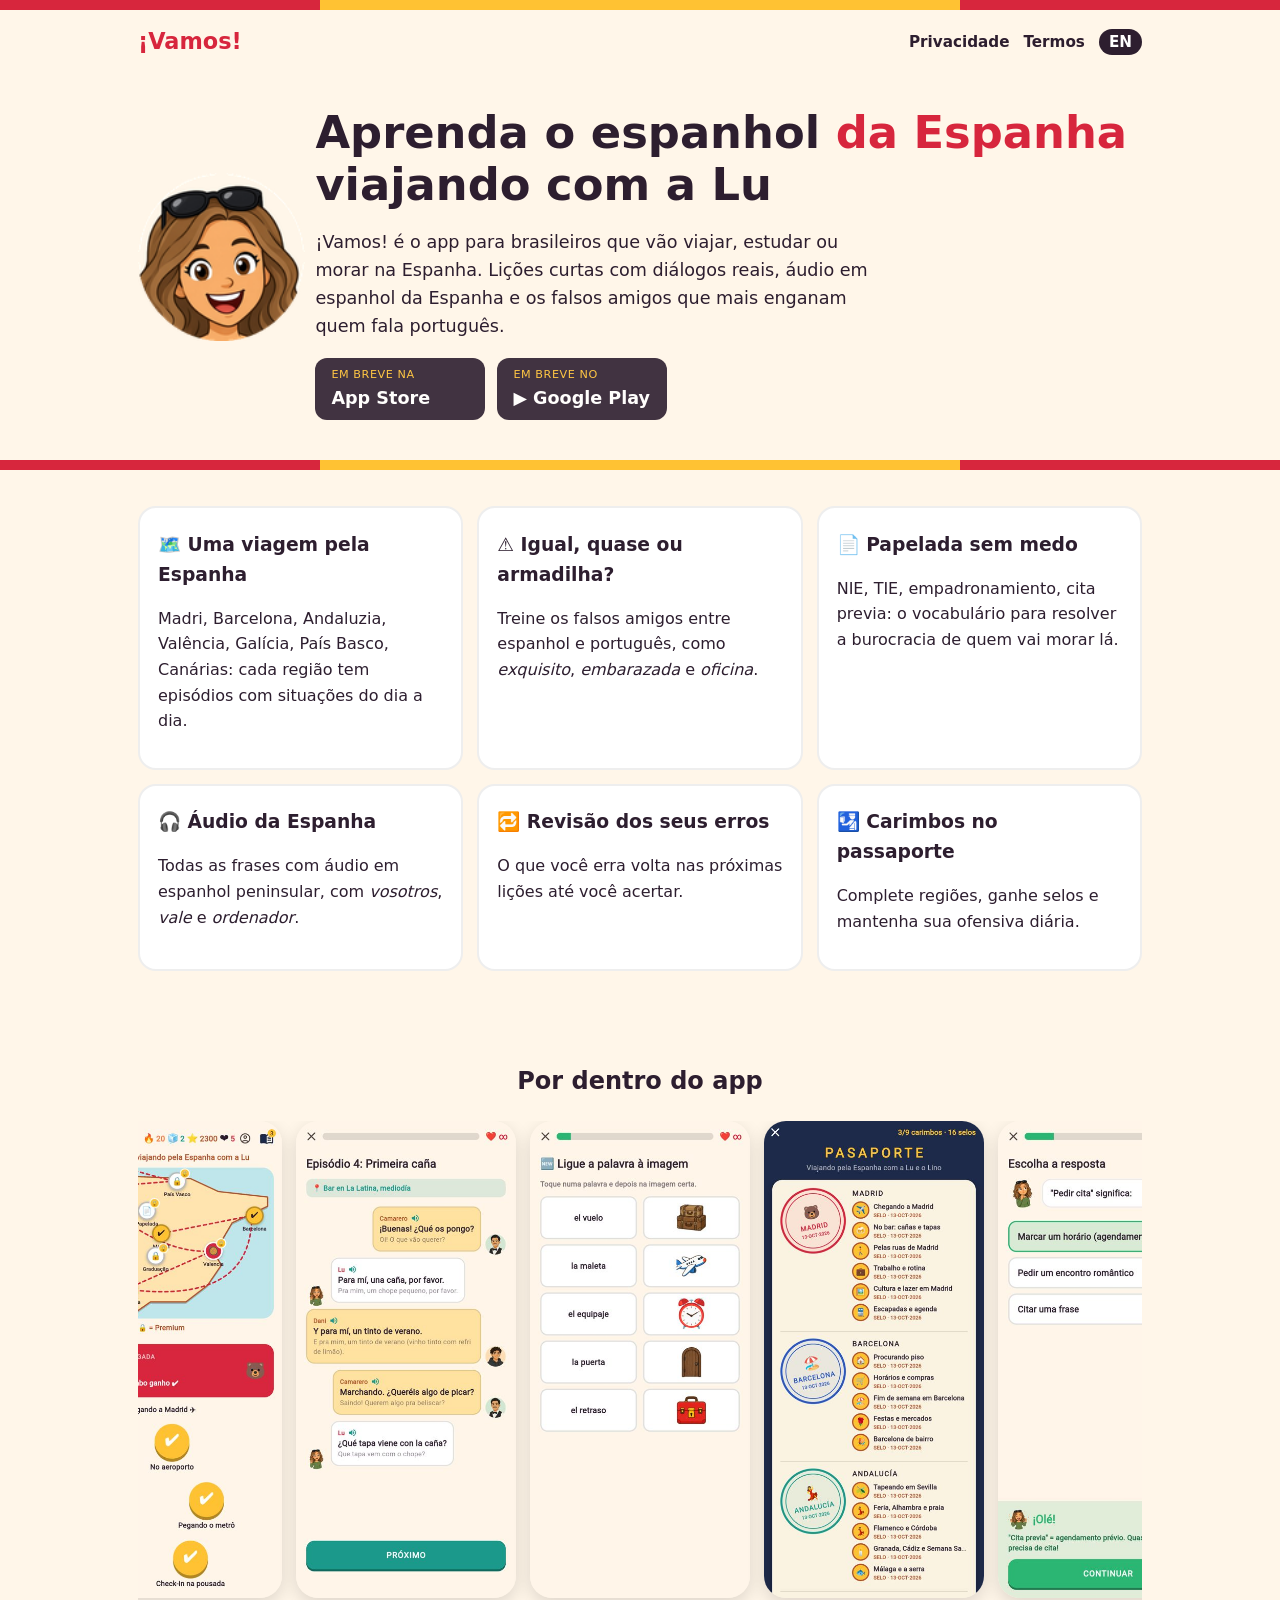
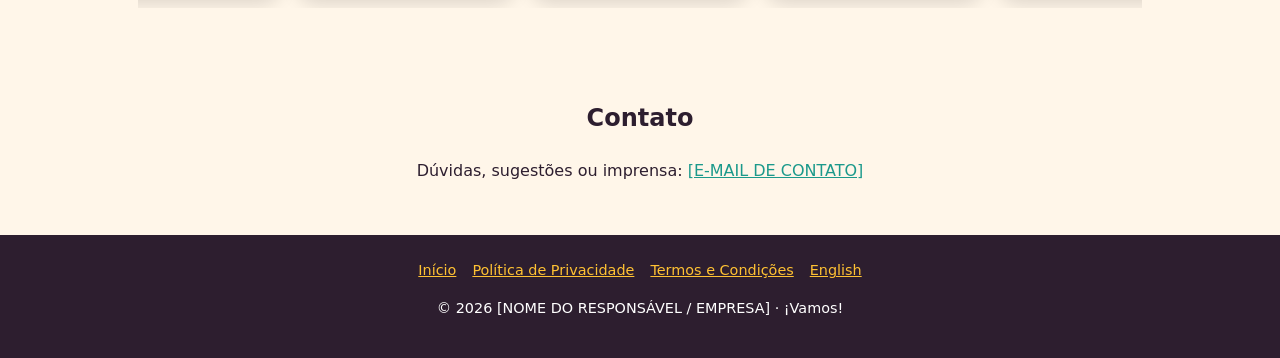
==== index.html @ 4021ca35 "Landing, privacy policy and terms (PT/EN)" ====
<!doctype html><html lang="pt-BR"><head><meta charset="utf-8">
<meta name="viewport" content="width=device-width,initial-scale=1"><title>¡Vamos! — espanhol da Espanha para brasileiros</title>
<meta name="description" content="¡Vamos! — aprenda o espanhol da Espanha com a Lu">
<link rel="icon" href="img/lu_small.png"><link rel="stylesheet" href="style.css"></head><body>
<div class="stripe"></div><header><a class="logo" href="index.html">¡Vamos!</a><nav><a href="privacidade.html">Privacidade</a><a href="termos.html">Termos</a><a class="lang" href="en/index.html" hreflang="en">EN</a></nav></header>
<div class="hero"><img src="img/lu.png" alt="Lu, a guia do app"><div>
<h1>Aprenda o espanhol <span style="color:var(--red)">da Espanha</span> viajando com a Lu</h1>
<p>¡Vamos! é o app para brasileiros que vão viajar, estudar ou morar na Espanha. Lições curtas com diálogos reais, áudio em espanhol da Espanha e os falsos amigos que mais enganam quem fala português.</p>
<div class="badges"><span class="badge"><small>Em breve na</small><b> App Store</b></span><span class="badge"><small>Em breve no</small><b>▶ Google Play</b></span></div></div></div>
<div class="stripe"></div>
<section><div class="features">
<div class="card"><h3>🗺️ Uma viagem pela Espanha</h3><p>Madri, Barcelona, Andaluzia, Valência, Galícia, País Basco, Canárias: cada região tem episódios com situações do dia a dia.</p></div>
<div class="card"><h3>⚠️ Igual, quase ou armadilha?</h3><p>Treine os falsos amigos entre espanhol e português, como <i>exquisito</i>, <i>embarazada</i> e <i>oficina</i>.</p></div>
<div class="card"><h3>📄 Papelada sem medo</h3><p>NIE, TIE, empadronamiento, cita previa: o vocabulário para resolver a burocracia de quem vai morar lá.</p></div>
<div class="card"><h3>🎧 Áudio da Espanha</h3><p>Todas as frases com áudio em espanhol peninsular, com <i>vosotros</i>, <i>vale</i> e <i>ordenador</i>.</p></div>
<div class="card"><h3>🔁 Revisão dos seus erros</h3><p>O que você erra volta nas próximas lições até você acertar.</p></div>
<div class="card"><h3>🛂 Carimbos no passaporte</h3><p>Complete regiões, ganhe selos e mantenha sua ofensiva diária.</p></div>
</div></section>
<section><h2 style="text-align:center">Por dentro do app</h2><div class="shots"><img src="img/mapa.jpg" alt="Mapa da Espanha" loading="lazy"><img src="img/dialogo.jpg" alt="Diálogo com a Lu" loading="lazy"><img src="img/ligar.jpg" alt="Palavras novas" loading="lazy"><img src="img/passaporte.jpg" alt="Passaporte" loading="lazy"><img src="img/papelada.jpg" alt="Papelada" loading="lazy"></div></section>
<section class="contact"><h2>Contato</h2><p>Dúvidas, sugestões ou imprensa: <a href="mailto:[E-MAIL DE CONTATO]">[E-MAIL DE CONTATO]</a></p></section>
<footer><a href="index.html">Início</a><a href="privacidade.html">Política de Privacidade</a><a href="termos.html">Termos e Condições</a><a href="en/index.html">English</a><p>© 2026 [NOME DO RESPONSÁVEL / EMPRESA] · ¡Vamos!</p></footer></body></html>
---- style.css ----
:root{--red:#D7263D;--yellow:#FFC233;--orange:#FF7A3D;--cream:#FFF6E9;--green:#2BB673;--ink:#2D1E2F;--terra:#B4532A;--teal:#1B998B}
*{box-sizing:border-box}html{-webkit-text-size-adjust:100%}
body{margin:0;font-family:system-ui,-apple-system,"Segoe UI",Roboto,sans-serif;background:var(--cream);color:var(--ink);line-height:1.6}
a{color:var(--teal)}
header{display:flex;align-items:center;justify-content:space-between;padding:14px 18px;max-width:1040px;margin:auto}
.logo{font-weight:900;font-size:1.4rem;color:var(--red);text-decoration:none}
nav a{margin-left:14px;font-weight:700;text-decoration:none;color:var(--ink);font-size:.95rem}
nav .lang{background:var(--ink);color:#fff;padding:4px 10px;border-radius:999px}
.hero{max-width:1040px;margin:auto;padding:20px 18px 40px;display:flex;flex-direction:column;align-items:center;text-align:center;gap:10px}
.hero img{width:180px}
h1{font-size:2rem;line-height:1.15;margin:.3em 0}
.hero p{font-size:1.1rem;max-width:560px}
.badges{display:flex;gap:12px;flex-wrap:wrap;justify-content:center;margin-top:10px}
.badge{display:flex;flex-direction:column;align-items:flex-start;background:var(--ink);color:#fff;border-radius:12px;padding:8px 16px;min-width:170px;opacity:.9;cursor:default}
.badge small{font-size:.7rem;text-transform:uppercase;letter-spacing:.05em;color:var(--yellow)}
.badge b{font-size:1.1rem}
.stripe{height:10px;background:linear-gradient(90deg,var(--red) 0 25%,var(--yellow) 25% 75%,var(--red) 75%)}
section{max-width:1040px;margin:auto;padding:36px 18px}
.features{display:grid;gap:14px;grid-template-columns:1fr}
.card{background:#fff;border-radius:18px;padding:18px;border:2px solid #0001}
.card h3{margin:.2em 0}
.shots{display:flex;gap:14px;overflow-x:auto;padding-bottom:10px;scroll-snap-type:x mandatory}
.shots img{width:220px;border-radius:22px;box-shadow:0 6px 18px #0002;scroll-snap-align:center;flex:none}
.contact{text-align:center}
footer{background:var(--ink);color:#fff;padding:24px 18px;text-align:center;font-size:.9rem}
footer a{color:var(--yellow);margin:0 8px}
.doc{max-width:780px;margin:auto;padding:10px 18px 50px}
.doc h1{font-size:1.7rem}.doc h2{font-size:1.2rem;margin-top:1.8em;color:var(--terra)}
.doc table{border-collapse:collapse;width:100%;font-size:.9rem;background:#fff}
.doc td,.doc th{border:1px solid #0002;padding:6px 8px;vertical-align:top;text-align:left}
.ph{background:#fff3b0;padding:0 3px;border-radius:4px}
.meta{color:#6b5a6e}
@media(min-width:760px){h1{font-size:2.8rem}.hero{flex-direction:row;text-align:left;justify-content:center}.hero img{width:260px}.badges{justify-content:flex-start}.features{grid-template-columns:repeat(3,1fr)}.shots{justify-content:center}}
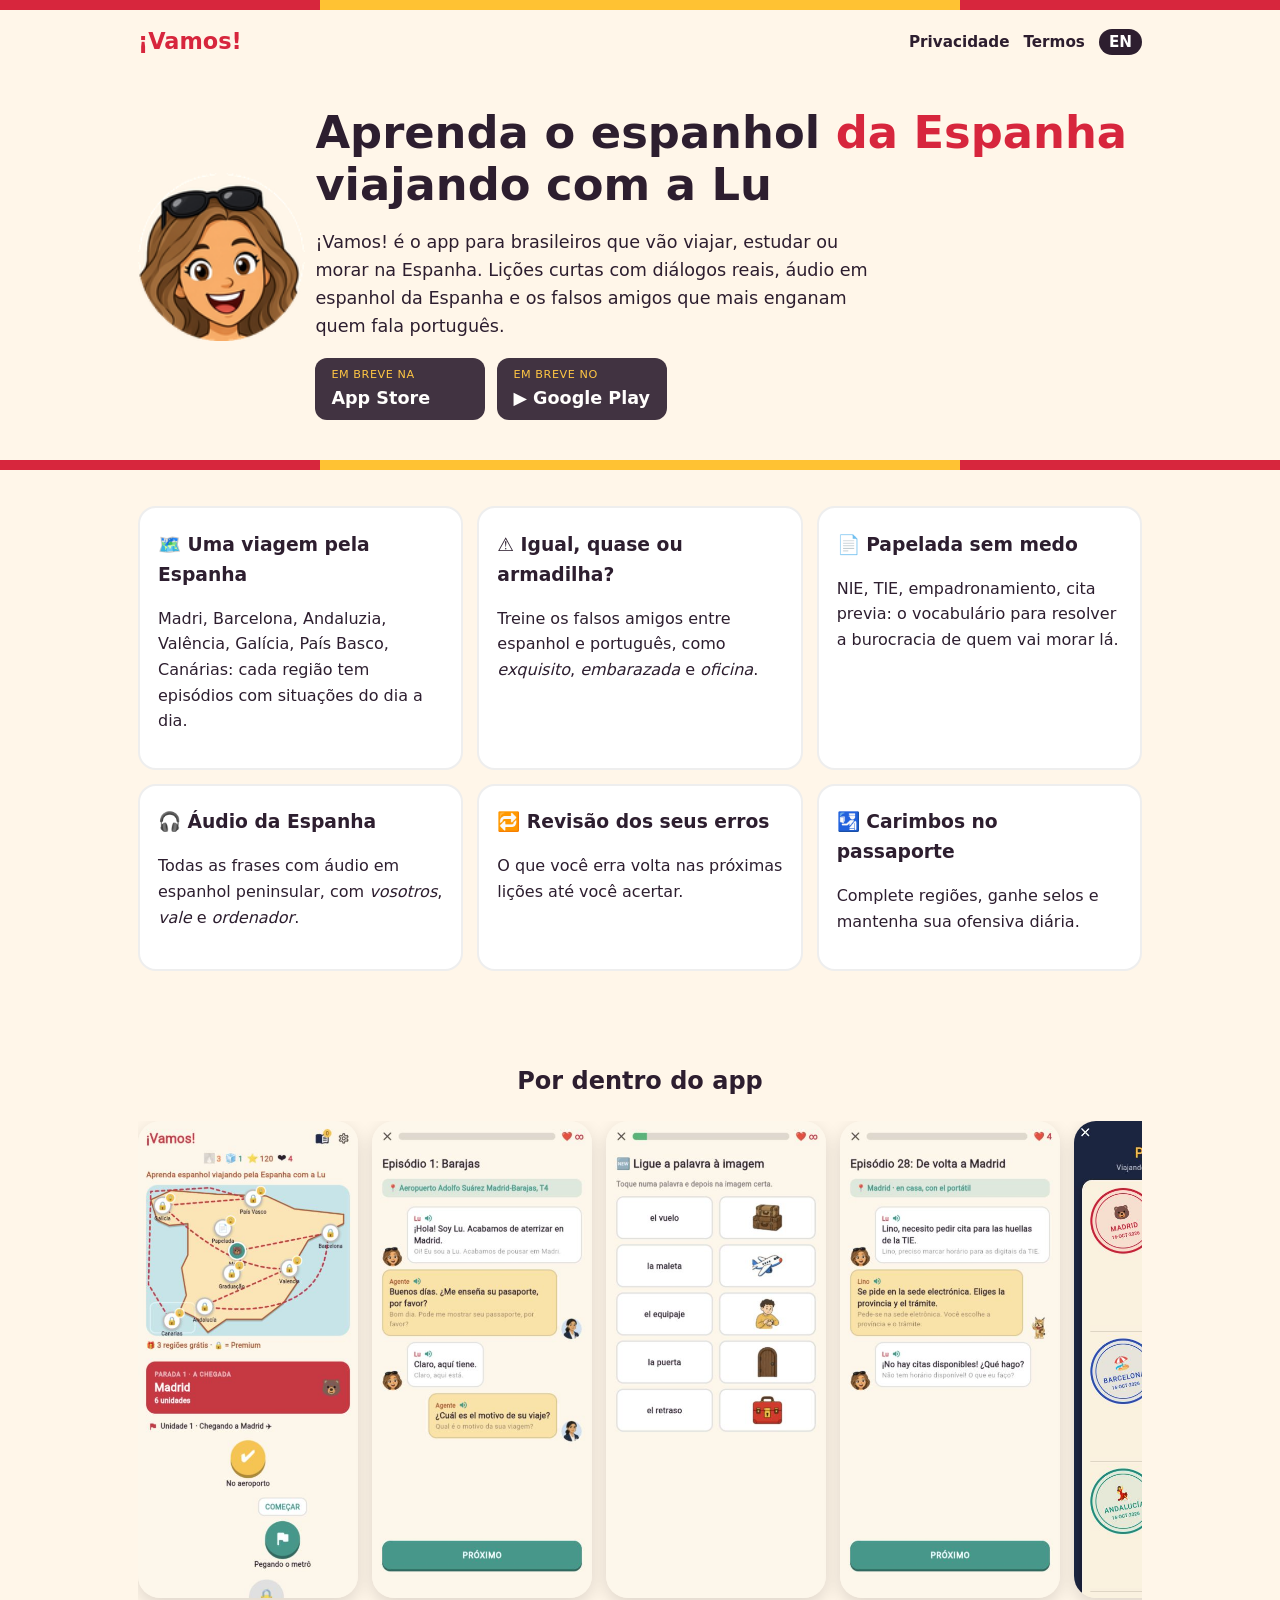
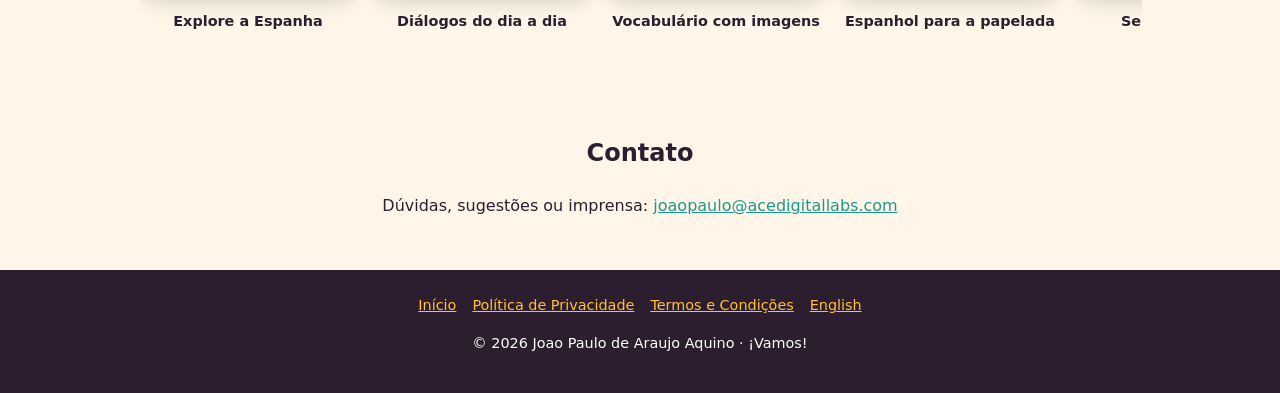
==== commit 6b4d2a4c: "Update site contact details and refresh app screenshots" ====
--- a/index.html
+++ b/index.html
@@ -16,6 +16,6 @@
 <div class="card"><h3>🔁 Revisão dos seus erros</h3><p>O que você erra volta nas próximas lições até você acertar.</p></div>
 <div class="card"><h3>🛂 Carimbos no passaporte</h3><p>Complete regiões, ganhe selos e mantenha sua ofensiva diária.</p></div>
 </div></section>
-<section><h2 style="text-align:center">Por dentro do app</h2><div class="shots"><img src="img/mapa.jpg" alt="Mapa da Espanha" loading="lazy"><img src="img/dialogo.jpg" alt="Diálogo com a Lu" loading="lazy"><img src="img/ligar.jpg" alt="Palavras novas" loading="lazy"><img src="img/passaporte.jpg" alt="Passaporte" loading="lazy"><img src="img/papelada.jpg" alt="Papelada" loading="lazy"></div></section>
-<section class="contact"><h2>Contato</h2><p>Dúvidas, sugestões ou imprensa: <a href="mailto:[E-MAIL DE CONTATO]">[E-MAIL DE CONTATO]</a></p></section>
-<footer><a href="index.html">Início</a><a href="privacidade.html">Política de Privacidade</a><a href="termos.html">Termos e Condições</a><a href="en/index.html">English</a><p>© 2026 [NOME DO RESPONSÁVEL / EMPRESA] · ¡Vamos!</p></footer></body></html>+<section><h2 style="text-align:center">Por dentro do app</h2><div class="shots" tabindex="0" role="region" aria-label="Capturas do app"><figure><img src="img/mapa.jpg?v=20261016" alt="Explore a Espanha" width="430" height="932" loading="lazy"><figcaption>Explore a Espanha</figcaption></figure><figure><img src="img/dialogo.jpg?v=20261016" alt="Diálogos do dia a dia" width="430" height="932" loading="lazy"><figcaption>Diálogos do dia a dia</figcaption></figure><figure><img src="img/ligar.jpg?v=20261016" alt="Vocabulário com imagens" width="430" height="932" loading="lazy"><figcaption>Vocabulário com imagens</figcaption></figure><figure><img src="img/papelada.jpg?v=20261016" alt="Espanhol para a papelada" width="430" height="932" loading="lazy"><figcaption>Espanhol para a papelada</figcaption></figure><figure><img src="img/passaporte.jpg?v=20261016" alt="Seu passaporte" width="430" height="932" loading="lazy"><figcaption>Seu passaporte</figcaption></figure><figure><img src="img/graduacao.jpg?v=20261016" alt="Celebre suas conquistas" width="430" height="932" loading="lazy"><figcaption>Celebre suas conquistas</figcaption></figure><figure><img src="img/configuracoes.jpg?v=20261016" alt="Seu ritmo de estudo" width="430" height="932" loading="lazy"><figcaption>Seu ritmo de estudo</figcaption></figure></div></section>
+<section class="contact"><h2>Contato</h2><p>Dúvidas, sugestões ou imprensa: <a href="mailto:joaopaulo@acedigitallabs.com">joaopaulo@acedigitallabs.com</a></p></section>
+<footer><a href="index.html">Início</a><a href="privacidade.html">Política de Privacidade</a><a href="termos.html">Termos e Condições</a><a href="en/index.html">English</a><p>© 2026 Joao Paulo de Araujo Aquino · ¡Vamos!</p></footer></body></html>
--- a/style.css
+++ b/style.css
@@ -21,7 +21,9 @@
 .card{background:#fff;border-radius:18px;padding:18px;border:2px solid #0001}
 .card h3{margin:.2em 0}
 .shots{display:flex;gap:14px;overflow-x:auto;padding-bottom:10px;scroll-snap-type:x mandatory}
-.shots img{width:220px;border-radius:22px;box-shadow:0 6px 18px #0002;scroll-snap-align:center;flex:none}
+.shots figure{margin:0;flex:0 0 220px;scroll-snap-align:start}
+.shots figcaption{text-align:center;font-weight:700;font-size:.9rem;margin-top:12px}
+.shots img{display:block;width:220px;height:auto;border-radius:22px;box-shadow:0 6px 18px #0002;scroll-snap-align:center;flex:none}
 .contact{text-align:center}
 footer{background:var(--ink);color:#fff;padding:24px 18px;text-align:center;font-size:.9rem}
 footer a{color:var(--yellow);margin:0 8px}
@@ -31,4 +33,4 @@
 .doc td,.doc th{border:1px solid #0002;padding:6px 8px;vertical-align:top;text-align:left}
 .ph{background:#fff3b0;padding:0 3px;border-radius:4px}
 .meta{color:#6b5a6e}
-@media(min-width:760px){h1{font-size:2.8rem}.hero{flex-direction:row;text-align:left;justify-content:center}.hero img{width:260px}.badges{justify-content:flex-start}.features{grid-template-columns:repeat(3,1fr)}.shots{justify-content:center}}
+@media(min-width:760px){h1{font-size:2.8rem}.hero{flex-direction:row;text-align:left;justify-content:center}.hero img{width:260px}.badges{justify-content:flex-start}.features{grid-template-columns:repeat(3,1fr)}}
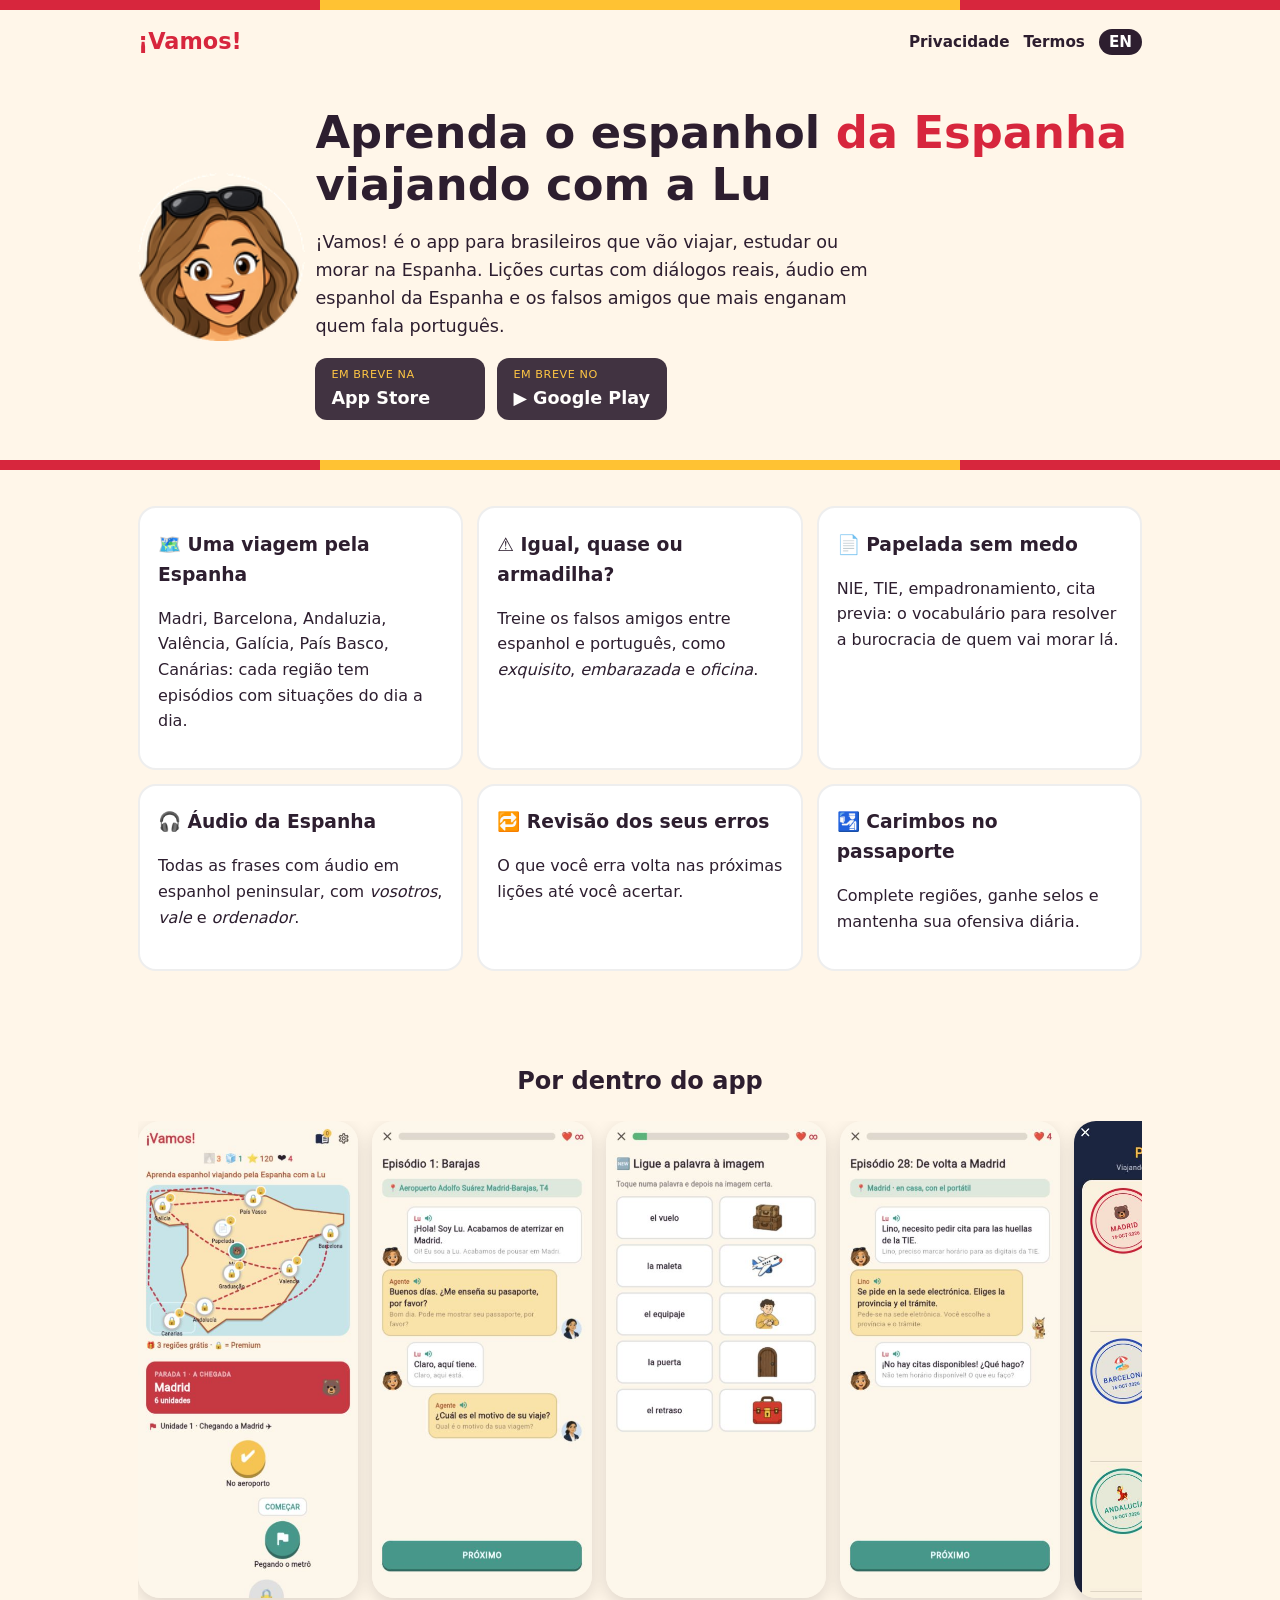
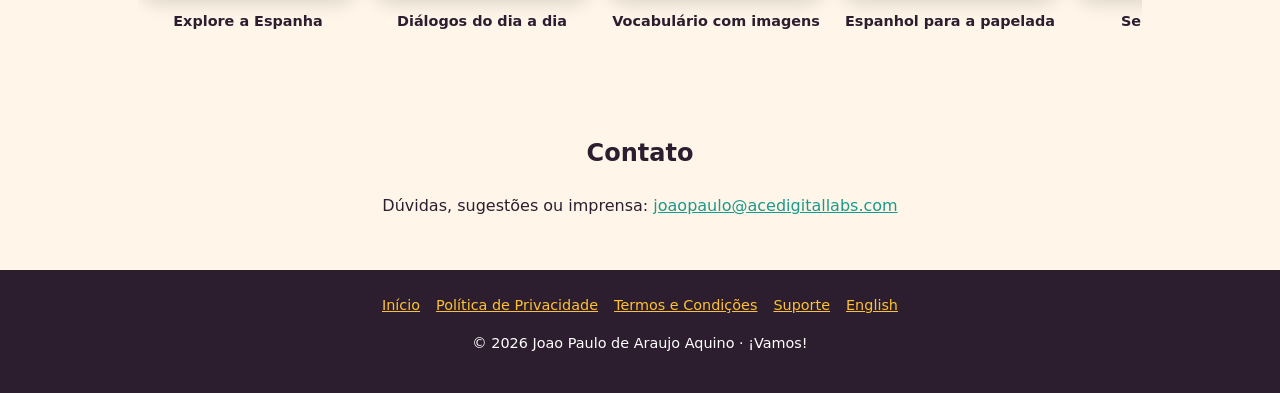
==== commit e1cac180: "Add support page (suporte.html) and footer link" ====
--- a/index.html
+++ b/index.html
@@ -18,4 +18,4 @@
 </div></section>
 <section><h2 style="text-align:center">Por dentro do app</h2><div class="shots" tabindex="0" role="region" aria-label="Capturas do app"><figure><img src="img/mapa.jpg?v=20261016" alt="Explore a Espanha" width="430" height="932" loading="lazy"><figcaption>Explore a Espanha</figcaption></figure><figure><img src="img/dialogo.jpg?v=20261016" alt="Diálogos do dia a dia" width="430" height="932" loading="lazy"><figcaption>Diálogos do dia a dia</figcaption></figure><figure><img src="img/ligar.jpg?v=20261016" alt="Vocabulário com imagens" width="430" height="932" loading="lazy"><figcaption>Vocabulário com imagens</figcaption></figure><figure><img src="img/papelada.jpg?v=20261016" alt="Espanhol para a papelada" width="430" height="932" loading="lazy"><figcaption>Espanhol para a papelada</figcaption></figure><figure><img src="img/passaporte.jpg?v=20261016" alt="Seu passaporte" width="430" height="932" loading="lazy"><figcaption>Seu passaporte</figcaption></figure><figure><img src="img/graduacao.jpg?v=20261016" alt="Celebre suas conquistas" width="430" height="932" loading="lazy"><figcaption>Celebre suas conquistas</figcaption></figure><figure><img src="img/configuracoes.jpg?v=20261016" alt="Seu ritmo de estudo" width="430" height="932" loading="lazy"><figcaption>Seu ritmo de estudo</figcaption></figure></div></section>
 <section class="contact"><h2>Contato</h2><p>Dúvidas, sugestões ou imprensa: <a href="mailto:joaopaulo@acedigitallabs.com">joaopaulo@acedigitallabs.com</a></p></section>
-<footer><a href="index.html">Início</a><a href="privacidade.html">Política de Privacidade</a><a href="termos.html">Termos e Condições</a><a href="en/index.html">English</a><p>© 2026 Joao Paulo de Araujo Aquino · ¡Vamos!</p></footer></body></html>+<footer><a href="index.html">Início</a><a href="privacidade.html">Política de Privacidade</a><a href="termos.html">Termos e Condições</a><a href="suporte.html">Suporte</a><a href="en/index.html">English</a><p>© 2026 Joao Paulo de Araujo Aquino · ¡Vamos!</p></footer></body></html>
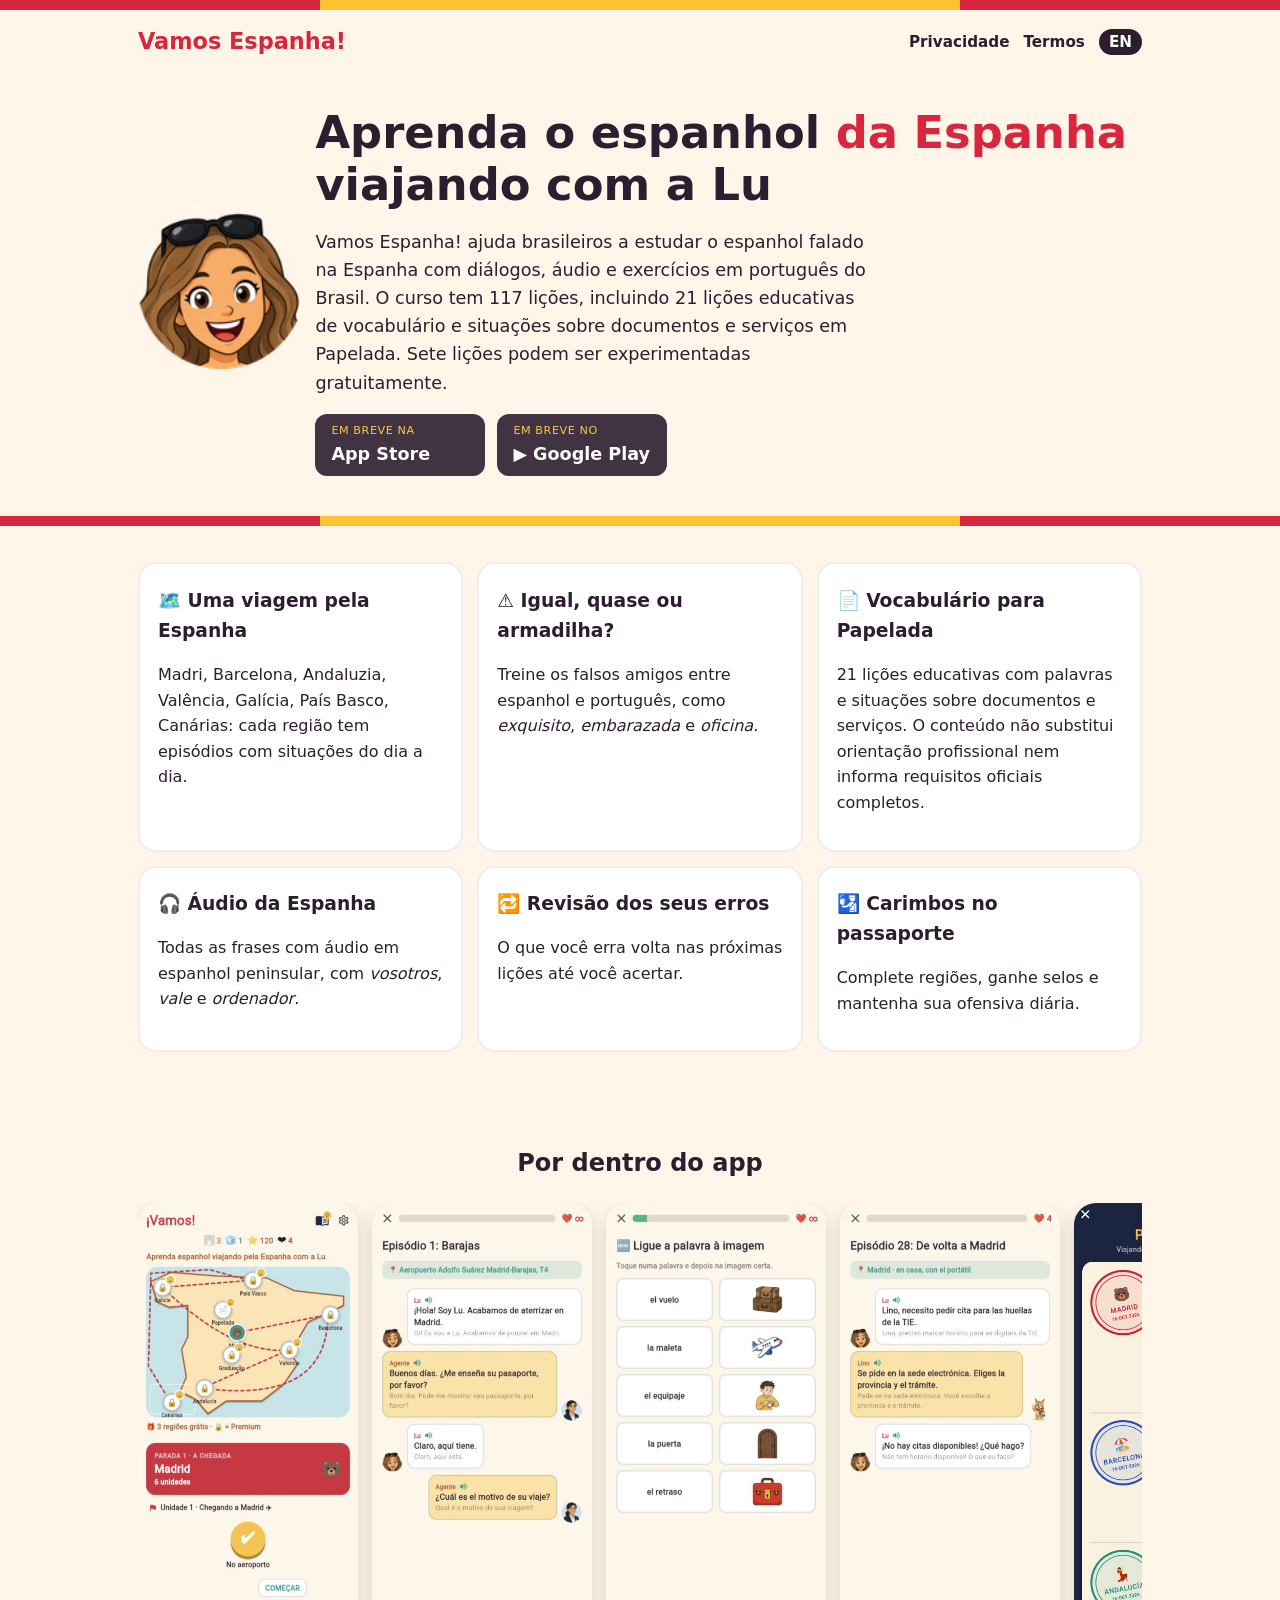
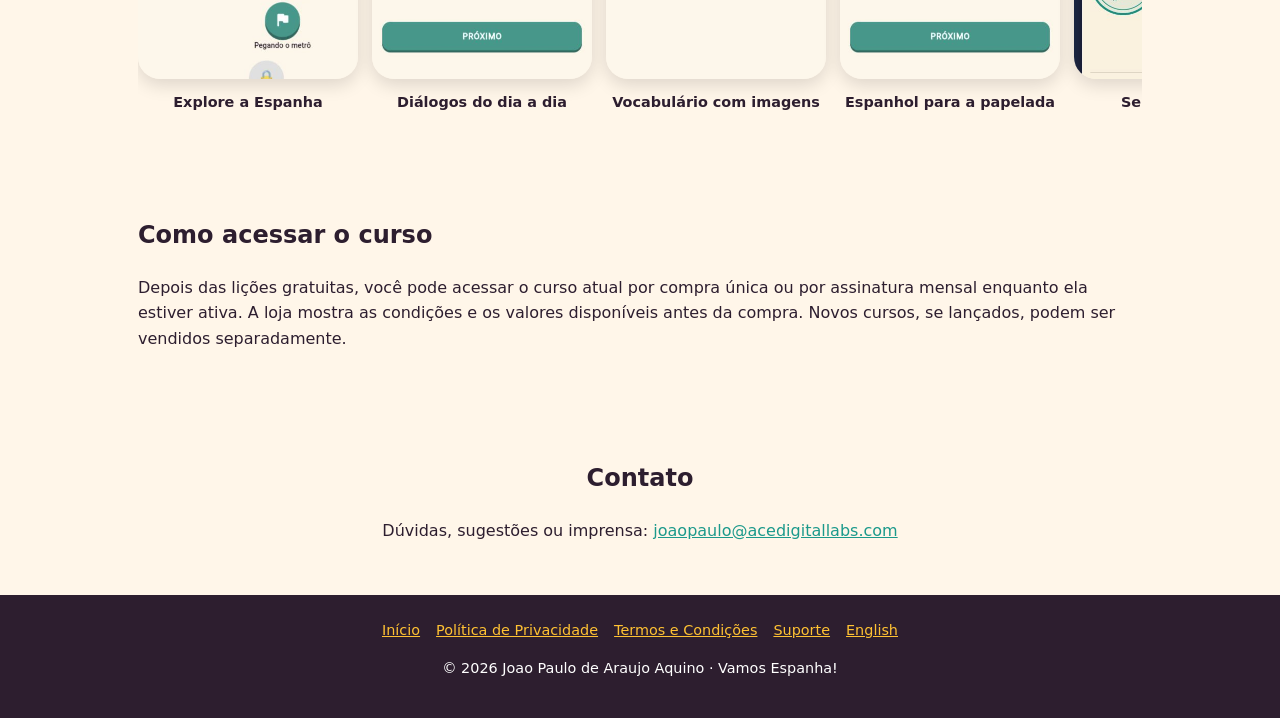
==== commit 2495703f: "Update Vamos Espanha site for current course and privacy" ====
--- a/index.html
+++ b/index.html
@@ -1,21 +1,22 @@
 <!doctype html><html lang="pt-BR"><head><meta charset="utf-8">
-<meta name="viewport" content="width=device-width,initial-scale=1"><title>¡Vamos! — espanhol da Espanha para brasileiros</title>
-<meta name="description" content="¡Vamos! — aprenda o espanhol da Espanha com a Lu">
+<meta name="viewport" content="width=device-width,initial-scale=1"><title>Vamos Espanha! — espanhol da Espanha para brasileiros</title>
+<meta name="description" content="Vamos Espanha! — aprenda o espanhol da Espanha com a Lu">
 <link rel="icon" href="img/lu_small.png"><link rel="stylesheet" href="style.css"></head><body>
-<div class="stripe"></div><header><a class="logo" href="index.html">¡Vamos!</a><nav><a href="privacidade.html">Privacidade</a><a href="termos.html">Termos</a><a class="lang" href="en/index.html" hreflang="en">EN</a></nav></header>
+<div class="stripe"></div><header><a class="logo" href="index.html">Vamos Espanha!</a><nav><a href="privacidade.html">Privacidade</a><a href="termos.html">Termos</a><a class="lang" href="en/index.html" hreflang="en">EN</a></nav></header>
 <div class="hero"><img src="img/lu.png" alt="Lu, a guia do app"><div>
 <h1>Aprenda o espanhol <span style="color:var(--red)">da Espanha</span> viajando com a Lu</h1>
-<p>¡Vamos! é o app para brasileiros que vão viajar, estudar ou morar na Espanha. Lições curtas com diálogos reais, áudio em espanhol da Espanha e os falsos amigos que mais enganam quem fala português.</p>
+<p>Vamos Espanha! ajuda brasileiros a estudar o espanhol falado na Espanha com diálogos, áudio e exercícios em português do Brasil. O curso tem 117 lições, incluindo 21 lições educativas de vocabulário e situações sobre documentos e serviços em Papelada. Sete lições podem ser experimentadas gratuitamente.</p>
 <div class="badges"><span class="badge"><small>Em breve na</small><b> App Store</b></span><span class="badge"><small>Em breve no</small><b>▶ Google Play</b></span></div></div></div>
 <div class="stripe"></div>
 <section><div class="features">
 <div class="card"><h3>🗺️ Uma viagem pela Espanha</h3><p>Madri, Barcelona, Andaluzia, Valência, Galícia, País Basco, Canárias: cada região tem episódios com situações do dia a dia.</p></div>
 <div class="card"><h3>⚠️ Igual, quase ou armadilha?</h3><p>Treine os falsos amigos entre espanhol e português, como <i>exquisito</i>, <i>embarazada</i> e <i>oficina</i>.</p></div>
-<div class="card"><h3>📄 Papelada sem medo</h3><p>NIE, TIE, empadronamiento, cita previa: o vocabulário para resolver a burocracia de quem vai morar lá.</p></div>
+<div class="card"><h3>📄 Vocabulário para Papelada</h3><p>21 lições educativas com palavras e situações sobre documentos e serviços. O conteúdo não substitui orientação profissional nem informa requisitos oficiais completos.</p></div>
 <div class="card"><h3>🎧 Áudio da Espanha</h3><p>Todas as frases com áudio em espanhol peninsular, com <i>vosotros</i>, <i>vale</i> e <i>ordenador</i>.</p></div>
 <div class="card"><h3>🔁 Revisão dos seus erros</h3><p>O que você erra volta nas próximas lições até você acertar.</p></div>
 <div class="card"><h3>🛂 Carimbos no passaporte</h3><p>Complete regiões, ganhe selos e mantenha sua ofensiva diária.</p></div>
 </div></section>
 <section><h2 style="text-align:center">Por dentro do app</h2><div class="shots" tabindex="0" role="region" aria-label="Capturas do app"><figure><img src="img/mapa.jpg?v=20261016" alt="Explore a Espanha" width="430" height="932" loading="lazy"><figcaption>Explore a Espanha</figcaption></figure><figure><img src="img/dialogo.jpg?v=20261016" alt="Diálogos do dia a dia" width="430" height="932" loading="lazy"><figcaption>Diálogos do dia a dia</figcaption></figure><figure><img src="img/ligar.jpg?v=20261016" alt="Vocabulário com imagens" width="430" height="932" loading="lazy"><figcaption>Vocabulário com imagens</figcaption></figure><figure><img src="img/papelada.jpg?v=20261016" alt="Espanhol para a papelada" width="430" height="932" loading="lazy"><figcaption>Espanhol para a papelada</figcaption></figure><figure><img src="img/passaporte.jpg?v=20261016" alt="Seu passaporte" width="430" height="932" loading="lazy"><figcaption>Seu passaporte</figcaption></figure><figure><img src="img/graduacao.jpg?v=20261016" alt="Celebre suas conquistas" width="430" height="932" loading="lazy"><figcaption>Celebre suas conquistas</figcaption></figure><figure><img src="img/configuracoes.jpg?v=20261016" alt="Seu ritmo de estudo" width="430" height="932" loading="lazy"><figcaption>Seu ritmo de estudo</figcaption></figure></div></section>
+<section><h2>Como acessar o curso</h2><p>Depois das lições gratuitas, você pode acessar o curso atual por compra única ou por assinatura mensal enquanto ela estiver ativa. A loja mostra as condições e os valores disponíveis antes da compra. Novos cursos, se lançados, podem ser vendidos separadamente.</p></section>
 <section class="contact"><h2>Contato</h2><p>Dúvidas, sugestões ou imprensa: <a href="mailto:joaopaulo@acedigitallabs.com">joaopaulo@acedigitallabs.com</a></p></section>
-<footer><a href="index.html">Início</a><a href="privacidade.html">Política de Privacidade</a><a href="termos.html">Termos e Condições</a><a href="suporte.html">Suporte</a><a href="en/index.html">English</a><p>© 2026 Joao Paulo de Araujo Aquino · ¡Vamos!</p></footer></body></html>+<footer><a href="index.html">Início</a><a href="privacidade.html">Política de Privacidade</a><a href="termos.html">Termos e Condições</a><a href="suporte.html">Suporte</a><a href="en/index.html">English</a><p>© 2026 Joao Paulo de Araujo Aquino · Vamos Espanha!</p></footer></body></html>
